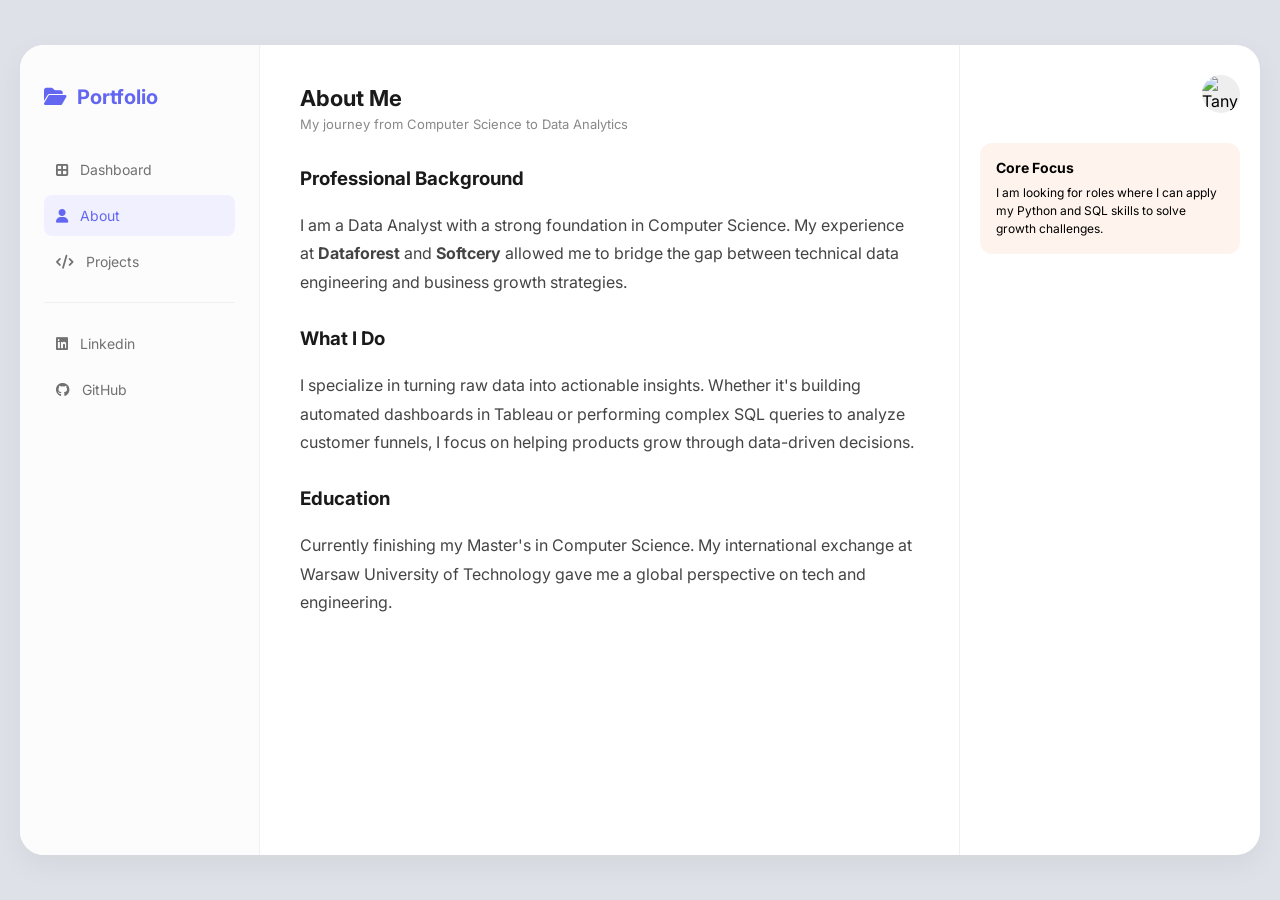
==== about.html @ 030100eb "Add about page" ====
<!DOCTYPE html>
<html lang="en">
<head>
    <meta charset="UTF-8">
    <meta name="viewport" content="width=device-width, initial-scale=1.0">
    <title>About | Tanya Sirenka</title>
    <link rel="stylesheet" href="style.css">
    <link rel="stylesheet" href="https://cdnjs.cloudflare.com/ajax/libs/font-awesome/6.4.0/css/all.min.css">
    <link href="https://fonts.googleapis.com/css2?family=Inter:wght@300;400;600;700&display=swap" rel="stylesheet">
</head>
<body>

    <div class="dashboard-container">
        
        <!-- SIDEBAR (Same as index.html but 'About' is active) -->
        <aside class="sidebar">
            <div class="logo-area">
                <i class="fa-solid fa-folder-open"></i>
                <span>Portfolio</span>
            </div>
            <nav>
                <a href="index.html" class="nav-item"><i class="fa-solid fa-border-all"></i> <span>Dashboard</span></a>
                <a href="about.html" class="nav-item active"><i class="fa-solid fa-user"></i> <span>About</span></a>
                <a href="#" class="nav-item"><i class="fa-solid fa-code"></i> <span>Projects</span></a>
                <div class="nav-divider"></div>
                <a href="https://linkedin.com" class="nav-item" target="_blank"><i class="fa-brands fa-linkedin"></i> <span>Linkedin</span></a>
                <a href="https://github.com" class="nav-item" target="_blank"><i class="fa-brands fa-github"></i> <span>GitHub</span></a>
            </nav>
        </aside>

        <!-- MAIN CONTENT (Detailed About Me) -->
        <main class="main-content">
            <header class="header-top">
                <h1>About Me</h1>
                <p class="sub-text">My journey from Computer Science to Data Analytics</p>
            </header>

            <div class="about-details" style="margin-top: 30px; line-height: 1.8; color: #444;">
                <h3 style="margin-bottom: 15px; color: #1a1a1a;">Professional Background</h3>
                <p>
                    I am a Data Analyst with a strong foundation in Computer Science. My experience at 
                    <strong>Dataforest</strong> and <strong>Softcery</strong> allowed me to bridge the gap between 
                    technical data engineering and business growth strategies.
                </p>

                <h3 style="margin: 25px 0 15px; color: #1a1a1a;">What I Do</h3>
                <p>
                    I specialize in turning raw data into actionable insights. Whether it's building 
                    automated dashboards in Tableau or performing complex SQL queries to analyze customer 
                    funnels, I focus on helping products grow through data-driven decisions.
                </p>

                <h3 style="margin: 25px 0 15px; color: #1a1a1a;">Education</h3>
                <p>
                    Currently finishing my Master's in Computer Science. My international exchange at 
                    Warsaw University of Technology gave me a global perspective on tech and engineering.
                </p>
            </div>
        </main>

        <!-- RIGHT SIDEBAR (You can keep this or leave it empty) -->
        <aside class="right-sidebar">
            <div class="profile-nav">
                <img src="https://via.placeholder.com/35" alt="Tanya" class="profile-img">
            </div>
            <div class="skill-box tech-skills">
                <h4>Core Focus</h4>
                <p style="font-size: 12px; line-height: 1.5;">I am looking for roles where I can apply my Python and SQL skills to solve growth challenges.</p>
            </div>
        </aside>

    </div>

</body>
</html>
---- style.css ----
:root {
    --bg-color: #DEE1E7;
    --sidebar-text: #717171;
    --accent-purple: #6366f1;
    --card-bg: #ffffff;
    --border-color: #f0f0f0;
    --text-main: #1a1a1a;
    --text-muted: #888;
}

/* Reset and Base Styles */
* {
    margin: 0;
    padding: 0;
    box-sizing: border-box;
    font-family: 'Inter', sans-serif;
}

body {
    background-color: var(--bg-color);
    padding: 20px;
    display: flex;
    justify-content: center;
    align-items: center;
    min-height: 100vh;
}

/* Layout Container */
.dashboard-container {
    background: #fff;
    width: 100%;
    max-width: 1300px;
    height: 90vh;
    border-radius: 24px;
    display: grid;
    grid-template-columns: 240px 1fr 300px;
    overflow: hidden;
    box-shadow: 0 10px 30px rgba(0,0,0,0.05);
}

/* LEFT SIDEBAR */
.sidebar {
    background: #fcfcfd;
    border-right: 1px solid var(--border-color);
    padding: 40px 24px;
}

.logo-area {
    color: var(--accent-purple);
    font-weight: 700;
    font-size: 20px;
    margin-bottom: 40px;
    display: flex;
    align-items: center;
    gap: 10px;
}

.nav-item {
    display: flex;
    align-items: center;
    gap: 12px;
    text-decoration: none;
    color: var(--sidebar-text);
    font-size: 14px;
    padding: 12px;
    border-radius: 8px;
    margin-bottom: 5px;
    transition: 0.2s;
}

.nav-item:hover, .nav-item.active {
    color: var(--accent-purple);
    background: #f0f0ff;
}

.nav-divider {
    height: 1px;
    background: var(--border-color);
    margin: 20px 0;
}

/* MAIN CONTENT */
.main-content {
    padding: 40px;
    overflow-y: auto;
    border-right: 1px solid var(--border-color);
}

.header-top h1 {
    font-size: 22px;
    font-weight: 700;
    color: var(--text-main);
}

.sep {
    color: #ccc;
    font-weight: 300;
    margin: 0 5px;
}

.sub-text {
    font-size: 13px;
    color: var(--text-muted);
    margin-top: 5px;
}

.intro-text {
    font-size: 13px;
    color: #555;
    margin: 30px 0;
    line-height: 1.6;
}

/* Projects */
.project-grid {
    display: grid;
    grid-template-columns: 1fr 1fr;
    gap: 20px;
    margin-bottom: 30px;
}

.project-card {
    border: 1px solid var(--border-color);
    border-radius: 16px;
    padding: 20px;
    background: #fff;
}

.project-card h3 { font-size: 15px; margin-bottom: 5px; }
.project-card p { font-size: 12px; color: #777; margin-bottom: 10px; }
.project-card a { font-size: 12px; color: #333; font-weight: 600; }

.img-placeholder {
    background: #eee;
    height: 140px;
    border-radius: 10px;
    margin-top: 15px;
    overflow: hidden;
}

.img-placeholder img {
    width: 100%;
    height: 100%;
    object-fit: cover;
}

/* Languages */
.languages-row {
    display: flex;
    gap: 8px;
    flex-wrap: wrap;
}

.lang-tag {
    border: 1px solid var(--border-color);
    padding: 6px 12px;
    border-radius: 8px;
    font-size: 11px;
    font-weight: 500;
}

/* RIGHT SIDEBAR */
.right-sidebar {
    padding: 30px 20px;
    overflow-y: auto;
}

.profile-nav {
    display: flex;
    justify-content: flex-end;
    align-items: center;
    gap: 15px;
    margin-bottom: 30px;
}

.notification-icon {
    font-size: 18px;
    color: #666;
}

.profile-img {
    width: 38px;
    height: 38px;
    border-radius: 50%;
    object-fit: cover;
    background: #eee;
}

.skill-box {
    padding: 16px;
    border-radius: 12px;
    margin-bottom: 15px;
}

.skill-box h4 { font-size: 14px; margin-bottom: 8px; }
.skill-box ul { list-style: none; font-size: 12px; line-height: 1.7; }

.tech-skills { background: #FFF4ED; }
.prod-skills { background: #F3F1FF; }
.data-viz { background: #E6F7FF; }

.experience-section h4 {
    font-size: 14px;
    margin: 25px 0 15px 0;
    color: #333;
}

.exp-card {
    background: #fafafa;
    border: 1px solid #f0f0f0;
    padding: 12px;
    border-radius: 12px;
    margin-bottom: 10px;
}

.exp-card h5 { font-size: 11px; color: #333; line-height: 1.4; }
.exp-card p { font-size: 10px; color: #999; margin-top: 4px; }

/* Responsive adjustments */
@media (max-width: 1100px) {
    .dashboard-container { grid-template-columns: 80px 1fr; }
    .sidebar span, .right-sidebar { display: none; }
}
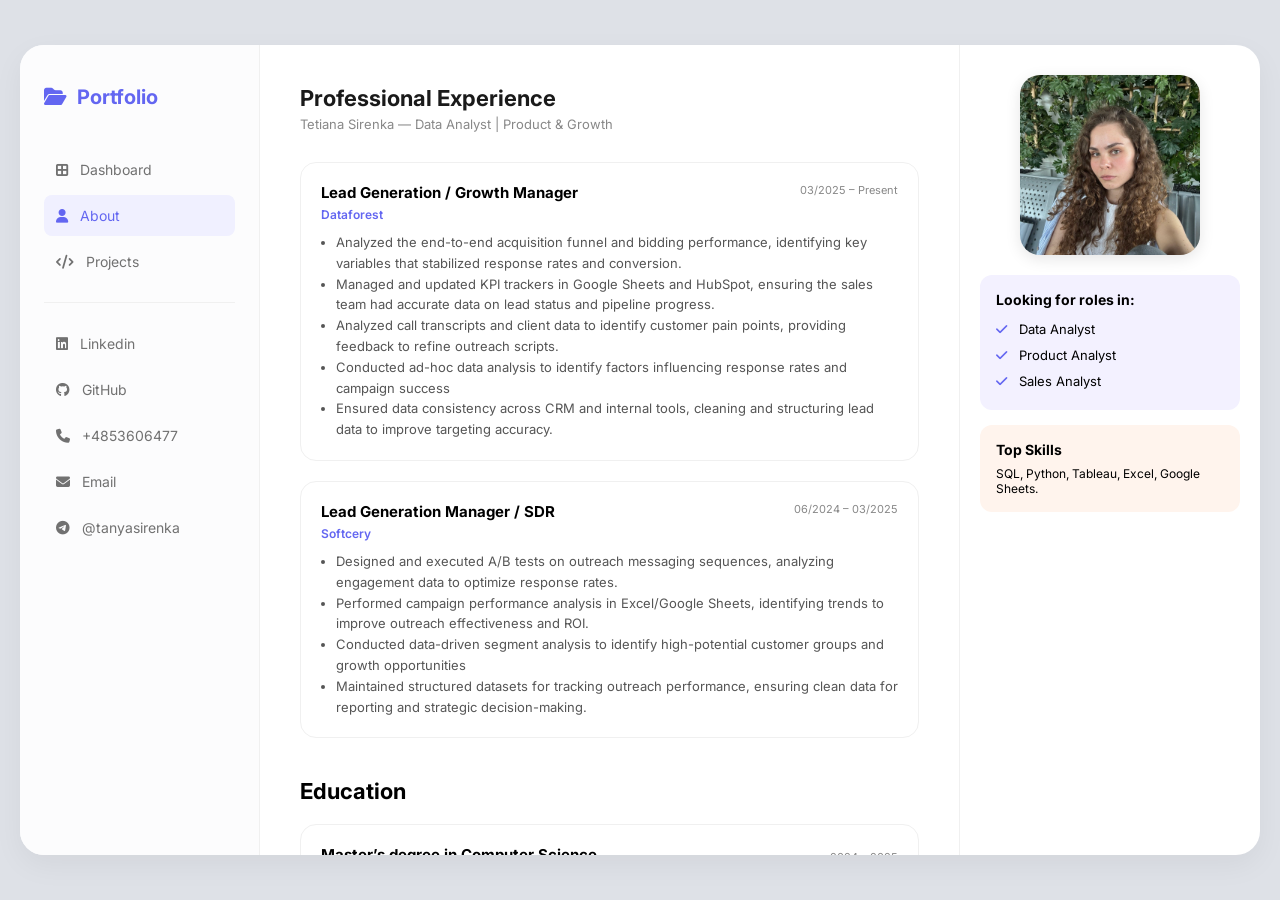
==== commit 3d3b526b: "Add new files" ====
--- a/about.html
+++ b/about.html
@@ -3,7 +3,7 @@
 <head>
     <meta charset="UTF-8">
     <meta name="viewport" content="width=device-width, initial-scale=1.0">
-    <title>About | Tanya Sirenka</title>
+    <title>About | Tetiana Sirenka</title>
     <link rel="stylesheet" href="style.css">
     <link rel="stylesheet" href="https://cdnjs.cloudflare.com/ajax/libs/font-awesome/6.4.0/css/all.min.css">
     <link href="https://fonts.googleapis.com/css2?family=Inter:wght@300;400;600;700&display=swap" rel="stylesheet">
@@ -12,7 +12,7 @@
 
     <div class="dashboard-container">
         
-        <!-- SIDEBAR (Same as index.html but 'About' is active) -->
+        <!-- SIDEBAR -->
         <aside class="sidebar">
             <div class="logo-area">
                 <i class="fa-solid fa-folder-open"></i>
@@ -21,51 +21,114 @@
             <nav>
                 <a href="index.html" class="nav-item"><i class="fa-solid fa-border-all"></i> <span>Dashboard</span></a>
                 <a href="about.html" class="nav-item active"><i class="fa-solid fa-user"></i> <span>About</span></a>
-                <a href="#" class="nav-item"><i class="fa-solid fa-code"></i> <span>Projects</span></a>
+                <a href="projects.html" class="nav-item"><i class="fa-solid fa-code"></i> <span>Projects</span></a>
                 <div class="nav-divider"></div>
-                <a href="https://linkedin.com" class="nav-item" target="_blank"><i class="fa-brands fa-linkedin"></i> <span>Linkedin</span></a>
+                <a href="https://www.linkedin.com/in/tanya-sirenka" class="nav-item" target="_blank"><i class="fa-brands fa-linkedin"></i> <span>Linkedin</span></a>
                 <a href="https://github.com" class="nav-item" target="_blank"><i class="fa-brands fa-github"></i> <span>GitHub</span></a>
+                <a href="tel:+4853606477" class="nav-item"><i class="fa-solid fa-phone"></i> <span>+4853606477</span></a>
+                <a href="mailto:sirenkatanya@gmail.com" class="nav-item"><i class="fa-solid fa-envelope"></i> <span>Email</span></a>
+                <a href="https://t.me/tanyasirenka" class="nav-item" target="_blank"><i class="fa-brands fa-telegram"></i> <span>@tanyasirenka</span></a>
             </nav>
         </aside>
 
-        <!-- MAIN CONTENT (Detailed About Me) -->
+        <!-- MAIN CONTENT -->
         <main class="main-content">
             <header class="header-top">
-                <h1>About Me</h1>
-                <p class="sub-text">My journey from Computer Science to Data Analytics</p>
+                <h1>Professional Experience</h1>
+                <p class="sub-text">Tetiana Sirenka — Data Analyst | Product & Growth</p>
             </header>
 
-            <div class="about-details" style="margin-top: 30px; line-height: 1.8; color: #444;">
-                <h3 style="margin-bottom: 15px; color: #1a1a1a;">Professional Background</h3>
-                <p>
-                    I am a Data Analyst with a strong foundation in Computer Science. My experience at 
-                    <strong>Dataforest</strong> and <strong>Softcery</strong> allowed me to bridge the gap between 
-                    technical data engineering and business growth strategies.
+            <div class="about-content" style="margin-top: 30px;">
+                
+                                <!-- Experience Cards -->
+                <div class="project-card" style="margin-bottom: 20px;">
+                    <div style="display: flex; justify-content: space-between;">
+                        <h3>Lead Generation / Growth Manager</h3>
+                        <span style="font-size: 11px; color: #888;">03/2025 – Present</span>
+                    </div>
+                    <p style="margin-bottom: 10px;">
+                        <a href="https://dataforest.ai" target="_blank" style="color: var(--accent-purple); font-weight: 600; text-decoration: none;">Dataforest</a>
+                    </p>
+                    <ul style="font-size: 13px; color: #555; line-height: 1.6; padding-left: 15px;">
+                        <li>Analyzed the end-to-end acquisition funnel and bidding performance, identifying key variables that stabilized response rates and conversion.</li>
+                        <li>Managed and updated KPI trackers in Google Sheets and HubSpot, ensuring the sales team had accurate data on lead status and pipeline progress.</li>
+                        <li>Analyzed call transcripts and client data to identify customer pain points, providing feedback to refine outreach scripts.</li>
+                        <li>Conducted ad-hoc data analysis to identify factors influencing response rates and campaign success</li>
+                        <li>Ensured data consistency across CRM and internal tools, cleaning and structuring lead data to improve targeting accuracy.</li>
+                    </ul>
+                </div>
+
+                                <!-- Softcery Section -->
+                <div class="project-card" style="margin-bottom: 20px;">
+                    <div style="display: flex; justify-content: space-between;">
+                        <h3>Lead Generation Manager / SDR</h3>
+                        <span style="font-size: 11px; color: #888;">06/2024 – 03/2025</span>
+                    </div>
+                    <p style="margin-bottom: 10px;">
+                        <a href="https://softcery.com" target="_blank" style="color: var(--accent-purple); font-weight: 600; text-decoration: none;">Softcery</a>
+                    </p>
+                    <ul style="font-size: 13px; color: #555; line-height: 1.6; padding-left: 15px;">
+                         <li>Designed and executed A/B tests on outreach messaging sequences, analyzing engagement data to optimize response rates.</li>
+                        <li>Performed campaign performance analysis in Excel/Google Sheets, identifying trends to improve outreach effectiveness and ROI.</li>
+                        <li>Conducted data-driven segment analysis to identify high-potential customer groups and growth opportunities</li>
+                        <li>Maintained structured datasets for tracking outreach performance, ensuring clean data for reporting and strategic decision-making.</li>
+                    </ul>
+                </div>
+
+            <h1 style="font-size: 22px; margin: 40px 0 20px 0;">Education</h1>
+
+            <!-- Master's Degree -->
+            <div class="project-card" style="margin-bottom: 20px;">
+                <div style="display: flex; justify-content: space-between; align-items: center;">
+                    <h3>Master’s degree in Computer Science</h3>
+                    <span style="font-size: 11px; color: #888;">2024 – 2025</span>
+                </div>
+                <p style="font-size: 13px; color: #555; margin-top: 5px;">V.N. Karazin Kharkiv National University, Ukraine</p>
+            </div>
+
+            <!-- Bachelor's Degree (Exchange) -->
+            <div class="project-card" style="margin-bottom: 20px;">
+                <div style="display: flex; justify-content: space-between; align-items: center;">
+                    <h3>Bachelor’s degree in Computer Science (Exchange)</h3>
+                    <span style="font-size: 11px; color: #888;">2022 – 2024</span>
+                </div>
+                <p style="font-size: 13px; color: #555; margin-top: 5px;">Warsaw University of Technology, Poland</p>
+                <p style="font-size: 11px; font-style: italic; color: #888; margin-top: 8px;">
+                    Key coursework: Probability and Statistics, Database Management Systems (SQL), Introduction to Artificial Intelligence.
                 </p>
+            </div>
 
-                <h3 style="margin: 25px 0 15px; color: #1a1a1a;">What I Do</h3>
-                <p>
-                    I specialize in turning raw data into actionable insights. Whether it's building 
-                    automated dashboards in Tableau or performing complex SQL queries to analyze customer 
-                    funnels, I focus on helping products grow through data-driven decisions.
-                </p>
-
-                <h3 style="margin: 25px 0 15px; color: #1a1a1a;">Education</h3>
-                <p>
-                    Currently finishing my Master's in Computer Science. My international exchange at 
-                    Warsaw University of Technology gave me a global perspective on tech and engineering.
+            <!-- Bachelor's Degree -->
+            <div class="project-card" style="margin-bottom: 20px;">
+                <div style="display: flex; justify-content: space-between; align-items: center;">
+                    <h3>Bachelor’s degree in Computer Science</h3>
+                    <span style="font-size: 11px; color: #888;">2020 – 2024</span>
+                </div>
+                <p style="font-size: 13px; color: #555; margin-top: 5px;">V.N. Karazin Kharkiv National University, Ukraine</p>
+                <p style="font-size: 11px; font-style: italic; color: #888; margin-top: 8px;">
+                    Key coursework: Database systems, Theory of Intelligent Systems and Data Analysis, Algorithms, Programming fundamentals.
                 </p>
             </div>
         </main>
 
-        <!-- RIGHT SIDEBAR (You can keep this or leave it empty) -->
+        <!-- RIGHT SIDEBAR -->
         <aside class="right-sidebar">
-            <div class="profile-nav">
-                <img src="https://via.placeholder.com/35" alt="Tanya" class="profile-img">
+            <div class="profile-nav" style="justify-content: center; margin-bottom: 20px;">
+                <img src="images/profile.jpeg" alt="Tetiana" class="profile-img-large">
             </div>
+
+            <div class="skill-box prod-skills">
+                <h4>Looking for roles in:</h4>
+                <ul style="list-style: none; font-size: 13px; line-height: 2;">
+                    <li><i class="fa-solid fa-check" style="color: var(--accent-purple); margin-right: 8px;"></i> Data Analyst</li>
+                    <li><i class="fa-solid fa-check" style="color: var(--accent-purple); margin-right: 8px;"></i> Product Analyst</li>
+                    <li><i class="fa-solid fa-check" style="color: var(--accent-purple); margin-right: 8px;"></i> Sales Analyst</li>
+                </ul>
+            </div>
+
             <div class="skill-box tech-skills">
-                <h4>Core Focus</h4>
-                <p style="font-size: 12px; line-height: 1.5;">I am looking for roles where I can apply my Python and SQL skills to solve growth challenges.</p>
+                <h4>Top Skills</h4>
+                <p style="font-size: 12px;">SQL, Python, Tableau, Excel, Google Sheets.</p>
             </div>
         </aside>
 
--- a/style.css
+++ b/style.css
@@ -220,4 +220,301 @@
 @media (max-width: 1100px) {
     .dashboard-container { grid-template-columns: 80px 1fr; }
     .sidebar span, .right-sidebar { display: none; }
+}
+
+/* SMALL ADDITIONS FOR ABOUT PAGE PHOTO ONLY */
+.profile-img-large {
+    width: 180px;
+    height: 180px;
+    border-radius: 20px;
+    object-fit: cover;
+    box-shadow: 0 4px 15px rgba(0,0,0,0.1);
+}
+
+
+
+
+/* =========================================
+   PROJECT PAGE ALIGNMENT
+   ========================================= */
+
+.projects-layout-wrapper {
+    display: grid;
+    grid-template-columns: 1fr 300px; /* Main project takes more space, Insight is fixed */
+    overflow-y: auto;
+    height: 100%;
+}
+
+.project-main-area {
+    padding: 20px 20px 20px 40px;
+}
+
+.project-insight-area {
+    padding: 20px 20px 20px 0;
+    display: flex;
+    align-items: center; /* This keeps the insight card centered vertically to the project */
+}
+
+.detailed-project-card {
+    background: #fff;
+    border: 1px solid var(--border-color);
+    border-radius: 16px;
+    display: grid;
+    grid-template-columns: 1.2fr 1fr;
+    height: 240px; /* Fixed height so they line up perfectly */
+    overflow: hidden;
+}
+
+.proj-left { padding: 25px; }
+.proj-left h3 { font-size: 17px; margin-bottom: 10px; }
+.proj-desc { font-size: 12px; color: #666; line-height: 1.5; margin-bottom: 15px; }
+
+.tech-stack span {
+    font-size: 9px;
+    background: #f0f0ff;
+    color: var(--accent-purple);
+    padding: 3px 8px;
+    border-radius: 4px;
+    margin-right: 5px;
+    font-weight: 600;
+}
+
+.proj-right img { width: 100%; height: 100%; object-fit: cover; background: #f9f9f9; }
+
+/* Insight Card Styles */
+.insight-card {
+    padding: 15px;
+    border-radius: 12px;
+    width: 100%;
+}
+.insight-card h5 { font-size: 11px; margin-bottom: 5px; }
+.insight-card p { font-size: 11px; color: #444; line-height: 1.4; }
+
+.peach { background: #FFF4ED; border: 1px solid #FFE5D4; }
+.lavender { background: #F3F1FF; border: 1px solid #E0DBFF; }
+.lightblue { background: #E6F7FF; border: 1px solid #BAE7FF; }
+.lightgreen { background: #F2FFF2; border: 1px solid #D4FFD4; }
+
+/* Change main grid to 2 columns for Projects page */
+.projects-full-width {
+    grid-template-columns: 240px 1fr !important;
+}
+
+/* Container for rows */
+.projects-rows-container {
+    margin-top: 30px;
+    display: flex;
+    flex-direction: column;
+    gap: 30px;
+}
+
+/* One row = Project + Insight */
+.project-row {
+    display: grid;
+    grid-template-columns: 1fr 280px; /* Card takes rest, Insight is fixed */
+    gap: 20px;
+    align-items: center;
+}
+
+.detailed-project-card {
+    background: #fff;
+    border: 1px solid var(--border-color);
+    border-radius: 16px;
+    display: grid;
+    grid-template-columns: 1.2fr 1fr;
+    height: 250px;
+    overflow: hidden;
+    box-shadow: 0 2px 8px rgba(0,0,0,0.02);
+}
+
+.proj-left { padding: 30px; }
+.proj-left h3 { font-size: 18px; margin-bottom: 12px; }
+.proj-desc { font-size: 13px; color: #666; line-height: 1.6; margin-bottom: 20px; }
+
+.tech-stack span {
+    font-size: 10px;
+    background: #f0f0ff;
+    color: var(--accent-purple);
+    padding: 4px 10px;
+    border-radius: 4px;
+    margin-right: 8px;
+    font-weight: 600;
+}
+
+.proj-right img { width: 100%; height: 100%; object-fit: cover; background: #f9f9f9; }
+
+/* Insight Card Styles */
+.insight-card {
+    padding: 20px;
+    border-radius: 16px;
+    height: fit-content;
+}
+
+.insight-card h5 { font-size: 12px; margin-bottom: 10px; display: flex; align-items: center; gap: 8px; }
+.insight-card p { font-size: 12px; color: #444; line-height: 1.5; }
+
+/* Colors */
+.peach { background: #FFF4ED; border: 1px solid #FFE5D4; }
+.lavender { background: #F3F1FF; border: 1px solid #E0DBFF; }
+.lightblue { background: #E6F7FF; border: 1px solid #BAE7FF; }
+.lightgreen { background: #F2FFF2; border: 1px solid #D4FFD4; }
+
+
+/* 1. Space between technologies and the link */
+.tech-stack {
+    display: flex;
+    flex-wrap: wrap;
+    gap: 8px;
+    margin-bottom: 30px; /* Increased from 20px to 30px to push link down */
+}
+
+/* 2. Smaller pictures with space around them */
+.proj-right {
+    background: #fcfcfd; /* Very light grey background for the image area */
+    display: flex;
+    align-items: center;
+    justify-content: center;
+    padding: 25px; /* This creates the "space around" the picture */
+    border-left: 1px solid var(--border-color);
+}
+
+.proj-right img {
+    width: 100%;
+    height: 100%;
+    object-fit: contain; /* 'contain' ensures the whole picture is visible without cropping */
+    border-radius: 8px; /* Rounds the corners of the picture itself */
+    box-shadow: 0 4px 12px rgba(0,0,0,0.08); /* Adds a soft shadow to make the photo "pop" */
+}
+
+/* 3. Extra breathing room for the text on the left */
+.proj-left { 
+    padding: 35px; /* Slightly more padding for a cleaner look */
+    display: flex;
+    flex-direction: column;
+    justify-content: space-between; /* This spreads out the title, text, and link nicely */
+}
+
+
+/* Project Card - We remove 'height: 250px' and use 'min-height' */
+.detailed-project-card {
+    background: #fff;
+    border: 1px solid var(--border-color);
+    border-radius: 16px;
+    display: grid;
+    grid-template-columns: 1.2fr 1fr;
+    min-height: 280px; /* Changed from height to min-height so nothing disappears */
+    overflow: hidden;
+    box-shadow: 0 2px 8px rgba(0,0,0,0.02);
+}
+
+/* Left Side - Text & Link */
+.proj-left { 
+    padding: 30px; 
+    display: flex; 
+    flex-direction: column; 
+    justify-content: space-between; /* This pushes the link to the very bottom */
+    align-items: flex-start;
+}
+
+/* Wrapping title and description together */
+.proj-text-top {
+    width: 100%;
+}
+
+.proj-left h3 { 
+    font-size: 18px; 
+    margin-bottom: 10px; 
+    color: var(--text-main); 
+}
+
+.proj-desc { 
+    font-size: 13px; 
+    color: #666; 
+    line-height: 1.6; 
+    margin-bottom: 15px; 
+}
+
+/* Tech tags space */
+.tech-stack {
+    display: flex;
+    flex-wrap: wrap;
+    gap: 6px;
+    margin-bottom: 20px;
+}
+
+/* The Link - Making it clear and visible */
+.view-code-btn {
+    text-decoration: none;
+    font-size: 12px;
+    font-weight: 600;
+    color: var(--accent-purple);
+    border: 1px solid var(--accent-purple);
+    padding: 8px 16px;
+    border-radius: 8px;
+    display: inline-flex;
+    align-items: center;
+    gap: 8px;
+    transition: 0.2s;
+    background: transparent;
+}
+
+.view-code-btn:hover {
+    background: var(--accent-purple);
+    color: white;
+}
+
+/* Right Side - Image with space on ALL sides */
+.proj-right {
+    background: #f4f6f8; /* Soft background to show the space */
+    padding: 30px; /* Space from top, bottom, left, and right */
+    display: flex;
+    align-items: center;
+    justify-content: center;
+    border-left: 1px solid var(--border-color);
+}
+
+.proj-right img {
+    max-width: 100%; /* Ensures it doesn't spill out */
+    max-height: 180px; /* Controls the size */
+    object-fit: contain; /* Keeps the ratio perfect */
+    border-radius: 6px;
+    box-shadow: 0 5px 15px rgba(0,0,0,0.1); /* Makes the picture look professional */
+}
+
+
+/* Styling for the View Code button across all pages */
+.view-code-btn {
+    text-decoration: none;
+    font-size: 11px; /* Slightly smaller for the dashboard cards */
+    font-weight: 600;
+    color: var(--accent-purple);
+    border: 1px solid var(--accent-purple);
+    padding: 6px 12px;
+    border-radius: 8px;
+    display: inline-flex;
+    align-items: center;
+    gap: 6px;
+    transition: 0.2s;
+    margin-top: 5px;
+    margin-bottom: 10px;
+}
+
+.view-code-btn:hover {
+    background: var(--accent-purple);
+    color: white;
+}
+
+/* Ensure the image placeholder doesn't overlap the button */
+.img-placeholder {
+    background: #eee;
+    height: 120px; /* Adjusted for dashboard view */
+    border-radius: 10px;
+    margin-top: 10px;
+    overflow: hidden;
+}
+
+.img-placeholder img {
+    width: 100%;
+    height: 100%;
+    object-fit: cover;
 }
